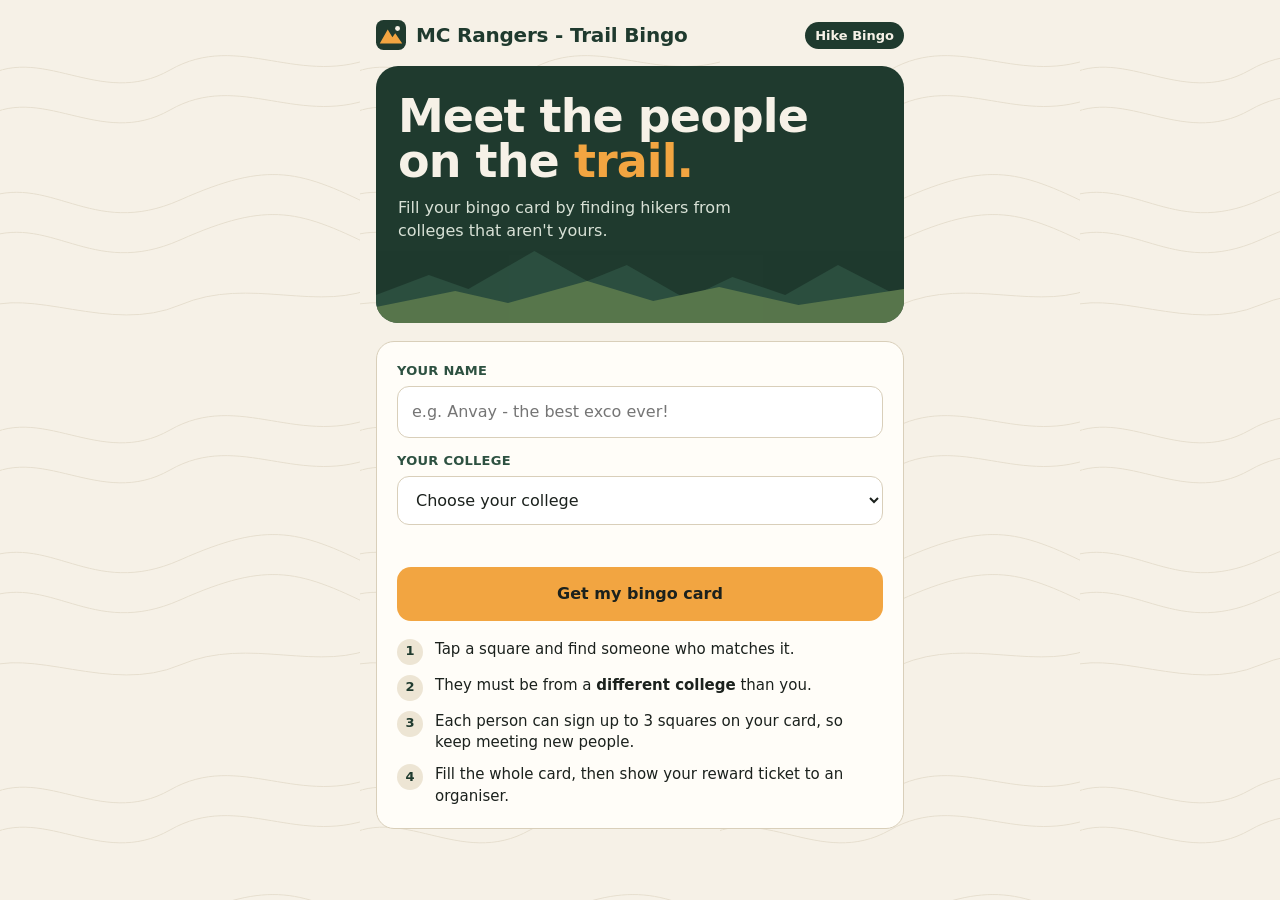
==== index.html @ ff372467 "Allow each person to sign up to 3 squares per card (maxSignsPerPerson)" ====
<!doctype html>
<html lang="en">
<head>
<meta charset="utf-8">
<meta name="viewport" content="width=device-width, initial-scale=1, viewport-fit=cover">
<title>MC Rangers - Trail Bingo — Meet Someone New</title>
<meta name="description" content="Hike icebreaker bingo: fill your card by meeting people from other colleges.">
<meta name="theme-color" content="#1f3a2e">
<link rel="icon" href="data:image/svg+xml,<svg xmlns='http://www.w3.org/2000/svg' viewBox='0 0 32 32'><rect width='32' height='32' rx='7' fill='%231f3a2e'/><path d='M5 24 13 10l5 8 3-4 6 10z' fill='%23f2a541'/></svg>">
<link rel="preconnect" href="https://api.fontshare.com">
<link href="https://api.fontshare.com/v2/css?f[]=cabinet-grotesk@800,700&f[]=satoshi@400,500,700&display=swap" rel="stylesheet">
<link rel="stylesheet" href="style.css">
</head>
<body>
<div class="wrap">
  <div class="top">
    <div class="brand">
      <svg viewBox="0 0 32 32" aria-hidden="true"><rect width="32" height="32" rx="8" fill="#1f3a2e"/><path d="M4 25 12.5 10l5 8.5 3-4.5L28 25z" fill="#f2a541"/><circle cx="23" cy="9" r="2.6" fill="#f6f1e7"/></svg>
      MC Rangers - Trail Bingo
    </div>
    <div id="topRight"></div>
  </div>

  <!-- SETUP -->
  <section id="setup" class="hidden">
    <div class="hero">
      <h1>Meet the people<br>on the <em>trail.</em> </h1>
      <p id="heroSub">Fill your bingo card by finding hikers from colleges that aren't yours.</p>
      <svg class="ridge" viewBox="0 0 400 90" preserveAspectRatio="none" aria-hidden="true"><path d="M0 90V62l40-20 30 14 50-38 40 30 30-16 45 34 35-22 40 18 40-30 50 34v24z" fill="#2d5141"/><path d="M0 90V74l60-16 40 12 60-22 50 20 50-14 60 18 80-16v34z" fill="#5e7d4f"/></svg>
    </div>
    <form class="card-ui" id="setupForm" novalidate>
      <label for="pName">Your name</label>
      <input type="text" id="pName" autocomplete="given-name" placeholder="e.g. Anvay - the best exco ever!" maxlength="40">
      <label for="pCollege">Your college</label>
      <select id="pCollege"></select>
      <input type="text" id="pCollegeOther" class="hidden" placeholder="Type your college" maxlength="40" style="margin-top:8px">
      <div class="err" id="setupErr"></div>
      <button class="btn" type="submit">Get my bingo card</button>
      <div class="rules">
        <div class="rule"><b>1</b><span>Tap a square and find someone who matches it.</span></div>
        <div class="rule"><b>2</b><span>They must be from a <strong>different college</strong> than you.</span></div>
        <div class="rule"><b>3</b><span id="ruleSigns">Each person can sign up to 3 squares on your card, so keep meeting new people.</span></div>
        <div class="rule"><b>4</b><span id="ruleWin">Get a full line for a BINGO, then show your reward ticket to an organiser.</span></div>
      </div>
    </form>
  </section>

  <!-- GAME -->
  <section id="game" class="hidden">
    <div class="stats">
      <div class="stat"><div class="n" id="sDone">0</div><div class="l">of 24 squares</div></div>
      <div class="stat"><div class="n" id="sLines">0</div><div class="l">bingo lines</div></div>
      <div class="stat"><div class="n" id="sCols">0</div><div class="l">colleges met</div></div>
    </div>
    <div class="progress"><i id="bar"></i></div>
    <div class="letters" aria-hidden="true"><span>H</span><span>I</span><span>K</span><span>E</span><span>!</span></div>
    <div class="board" id="board" role="grid" aria-label="Bingo card"></div>
    <p class="hint">Tap a square to log who you met.</p>
    <div id="banner"></div>
    <button class="btn dark" id="ticketBtn" type="button">View my reward ticket</button>
  </section>

  <!-- REWARD -->
  <section id="reward" class="hidden">
    <div class="ticket">
      <div class="head">
        <div class="tag" id="tTag">Reward ticket</div>
        <h2 id="tTitle">BINGO</h2>
      </div>
      <div class="body">
        <div class="kv"><span>Hiker</span><span id="tName"></span></div>
        <div class="kv"><span>College</span><span id="tCollege"></span></div>
        <div class="kv"><span>Squares filled</span><span id="tDone"></span></div>
        <div class="kv"><span>Bingo lines</span><span id="tLines"></span></div>
        <div class="kv"><span>Colleges met</span><span id="tCols"></span></div>
        <div class="code" id="tCode">----</div>
        <div class="clock" id="tClock"></div>
        <div class="people" id="tPeople"></div>
      </div>
    </div>
    <button class="btn" id="backBtn" type="button">Back to my card</button>
  </section>
</div>

<div id="sheetRoot"></div>
<canvas class="confetti" id="confetti"></canvas>

<script src="app.js"></script>
</body>
</html>
---- style.css ----
:root{
  --forest:#1f3a2e; --forest-2:#2d5141; --moss:#5e7d4f; --sun:#f2a541; --sun-deep:#d9822b;
  --paper:#f6f1e7; --paper-2:#ede5d4; --ink:#1b211d; --muted:#6b6a5f; --line:#d9cfba;
  --danger:#b4432f; --radius:14px;
  --display:'Cabinet Grotesk',system-ui,sans-serif; --body:'Satoshi',system-ui,sans-serif;
}
*{box-sizing:border-box;margin:0;padding:0}
html{-webkit-text-size-adjust:100%}
body{font-family:var(--body);background:var(--paper);color:var(--ink);min-height:100dvh;line-height:1.45;
  background-image:url("data:image/svg+xml,%3Csvg xmlns='http://www.w3.org/2000/svg' width='360' height='360' viewBox='0 0 360 360'%3E%3Cg fill='none' stroke='%23d9cfba' stroke-width='1' opacity='.55'%3E%3Cpath d='M-20 80c60-40 120 30 190-10s130 20 210-15'/%3E%3Cpath d='M-20 120c60-40 120 30 190-10s130 20 210-15'/%3E%3Cpath d='M-20 200c70-30 110 40 200 0s120-30 200 10'/%3E%3Cpath d='M-20 240c70-30 110 40 200 0s120-30 200 10'/%3E%3Cpath d='M-20 310c50-25 130 25 200-5s140 10 200-20'/%3E%3C/g%3E%3C/svg%3E");}
button,input,select{font:inherit;color:inherit}
button{cursor:pointer;border:0;background:none}
.wrap{max-width:560px;margin:0 auto;padding:20px 16px calc(32px + env(safe-area-inset-bottom))}
.hidden{display:none!important}

/* header */
.top{display:flex;align-items:center;justify-content:space-between;gap:12px;margin-bottom:16px}
.brand{display:flex;align-items:center;gap:10px;font-family:var(--display);font-weight:800;font-size:20px;letter-spacing:-.01em;color:var(--forest)}
.brand svg{width:30px;height:30px}
.chip{font-size:13px;font-weight:700;padding:6px 10px;border-radius:999px;background:var(--forest);color:var(--paper)}
.ghost{font-size:13px;font-weight:700;color:var(--muted);padding:8px 10px;border-radius:10px}
.ghost:hover{background:var(--paper-2);color:var(--ink)}

/* setup */
.hero{background:var(--forest);color:var(--paper);border-radius:22px;padding:28px 22px 24px;position:relative;overflow:hidden;margin-bottom:18px}
.hero svg.ridge{position:absolute;left:0;right:0;bottom:0;width:100%;height:90px;opacity:.9}
.hero h1{font-family:var(--display);font-weight:800;font-size:clamp(34px,9vw,46px);line-height:.98;letter-spacing:-.02em;position:relative}
.hero h1 em{font-style:normal;color:var(--sun)}
.hero p{margin-top:12px;max-width:34ch;color:#d8e1d6;position:relative;padding-bottom:56px}
.card-ui{background:#fffdf8;border:1px solid var(--line);border-radius:18px;padding:20px}
label{display:block;font-size:13px;font-weight:700;color:var(--forest-2);margin:14px 0 6px;letter-spacing:.02em;text-transform:uppercase}
label:first-child{margin-top:0}
input[type=text],select{width:100%;padding:13px 14px;border:1.5px solid var(--line);border-radius:12px;background:#fff;font-size:16px;outline:none}
input[type=text]:focus,select:focus{border-color:var(--forest-2);box-shadow:0 0 0 3px rgba(45,81,65,.15)}
.btn{display:inline-flex;align-items:center;justify-content:center;gap:8px;width:100%;padding:15px 18px;border-radius:14px;background:var(--sun);color:var(--ink);font-weight:700;font-size:16px;margin-top:20px;transition:transform .12s ease,background .15s}
.btn:hover{background:var(--sun-deep)}
.btn:active{transform:scale(.98)}
.btn.dark{background:var(--forest);color:var(--paper)}
.btn.dark:hover{background:var(--forest-2)}
.rules{margin-top:18px;display:grid;gap:10px}
.rule{display:flex;gap:12px;align-items:flex-start;font-size:15px;color:var(--ink)}
.rule b{flex:none;width:26px;height:26px;border-radius:50%;background:var(--paper-2);color:var(--forest);display:grid;place-items:center;font-size:13px}
.err{color:var(--danger);font-size:14px;font-weight:500;margin-top:8px;min-height:1em}

/* stats */
.stats{display:grid;grid-template-columns:repeat(3,1fr);gap:8px;margin-bottom:14px}
.stat{background:#fffdf8;border:1px solid var(--line);border-radius:14px;padding:10px 12px}
.stat .n{font-family:var(--display);font-weight:800;font-size:24px;line-height:1;color:var(--forest)}
.stat .l{font-size:12px;color:var(--muted);margin-top:4px;font-weight:500}
.progress{height:8px;border-radius:99px;background:var(--paper-2);overflow:hidden;margin-bottom:14px}
.progress i{display:block;height:100%;background:linear-gradient(90deg,var(--moss),var(--sun));width:0;transition:width .4s ease}

/* board */
.board{display:grid;grid-template-columns:repeat(5,1fr);gap:6px;background:var(--forest);padding:8px;border-radius:18px}
.letters{display:grid;grid-template-columns:repeat(5,1fr);gap:6px;padding:0 8px;margin-bottom:6px}
.letters span{text-align:center;font-family:var(--display);font-weight:800;font-size:22px;color:var(--forest)}
.sq{aspect-ratio:1;background:#fffdf8;border-radius:10px;padding:5px;display:flex;flex-direction:column;justify-content:center;align-items:center;text-align:center;font-size:clamp(9.5px,2.6vw,12.5px);line-height:1.15;font-weight:500;hyphens:auto;-webkit-hyphens:auto;overflow-wrap:anywhere;position:relative;overflow:hidden;transition:transform .12s ease,background .2s}
.sq:active{transform:scale(.95)}
.sq:focus-visible{outline:3px solid var(--sun);outline-offset:1px}
.sq .who{display:none}
.sq.done{background:var(--sun);color:var(--ink)}
.sq.done .txt{display:none}
.sq.done .who{display:flex;align-items:center;justify-content:center;flex-direction:column;padding:4px;font-weight:700;font-size:1.05em}
.sq.done .who small{font-weight:500;font-size:.78em;opacity:.8;margin-top:2px}
.sq.done::after{content:'✓';position:absolute;top:3px;right:5px;font-size:10px;font-weight:700;color:var(--forest)}
.sq.free{background:var(--moss);color:#fff;font-family:var(--display);font-weight:800;font-size:clamp(11px,3vw,14px)}
.sq.win{box-shadow:inset 0 0 0 3px var(--forest)}
.sq.pop{animation:pop .45s ease}
@keyframes pop{0%{transform:scale(.8)}60%{transform:scale(1.08)}100%{transform:scale(1)}}
.hint{font-size:13px;color:var(--muted);text-align:center;margin-top:10px}

/* banner */
.banner{margin-top:14px;background:var(--forest);color:var(--paper);border-radius:16px;padding:16px 18px;display:flex;align-items:center;gap:14px}
.banner .big{font-family:var(--display);font-weight:800;font-size:26px;color:var(--sun);line-height:1}
.banner p{font-size:14px;color:#d8e1d6}
.banner button{margin-left:auto;flex:none;background:var(--sun);color:var(--ink);font-weight:700;padding:10px 14px;border-radius:12px;font-size:14px}

/* sheet */
.scrim{position:fixed;inset:0;background:rgba(20,28,23,.5);z-index:20;display:flex;align-items:flex-end;justify-content:center;animation:fade .2s ease}
@keyframes fade{from{opacity:0}}
.sheet{background:var(--paper);width:100%;max-width:560px;border-radius:22px 22px 0 0;padding:22px 20px calc(22px + env(safe-area-inset-bottom));animation:up .25s ease;max-height:92dvh;overflow:auto}
@keyframes up{from{transform:translateY(40px);opacity:.4}}
@media(min-width:600px){.scrim{align-items:center}.sheet{border-radius:22px}}
.sheet .tag{font-size:12px;font-weight:700;letter-spacing:.06em;text-transform:uppercase;color:var(--moss)}
.sheet h2{font-family:var(--display);font-weight:800;font-size:24px;line-height:1.1;margin:6px 0 4px;color:var(--forest)}
.sheet .sub{font-size:14px;color:var(--muted)}
.row{display:flex;gap:10px}
.row .btn{margin-top:18px}
.btn.line{background:transparent;border:1.5px solid var(--line);color:var(--ink)}
.btn.line:hover{background:var(--paper-2)}
.btn.warn{background:transparent;border:1.5px solid #e2b9ae;color:var(--danger)}

/* reward */
.ticket{background:#fffdf8;border:1px solid var(--line);border-radius:20px;overflow:hidden}
.ticket .head{background:var(--forest);color:var(--paper);padding:22px 20px;position:relative}
.ticket .head .tag{color:var(--sun);font-size:12px;font-weight:700;letter-spacing:.08em;text-transform:uppercase}
.ticket .head h2{font-family:var(--display);font-weight:800;font-size:34px;line-height:1;margin-top:6px}
.ticket .body{padding:18px 20px;border-top:2px dashed var(--line)}
.kv{display:flex;justify-content:space-between;gap:10px;padding:8px 0;border-bottom:1px solid var(--paper-2);font-size:15px}
.kv span:first-child{color:var(--muted)}
.kv span:last-child{font-weight:700;text-align:right}
.code{font-family:var(--display);font-weight:800;font-size:34px;letter-spacing:.12em;text-align:center;color:var(--forest);background:var(--paper-2);border-radius:14px;padding:12px;margin:14px 0 4px}
.people{margin-top:12px;font-size:14px;display:grid;gap:4px;max-height:220px;overflow:auto}
.people div{display:flex;justify-content:space-between;gap:8px}
.people div span:last-child{color:var(--muted)}
.clock{font-size:13px;color:var(--muted);text-align:center}
.confetti{position:fixed;inset:0;pointer-events:none;z-index:30}
@media (prefers-reduced-motion:reduce){*{animation:none!important;transition:none!important}}
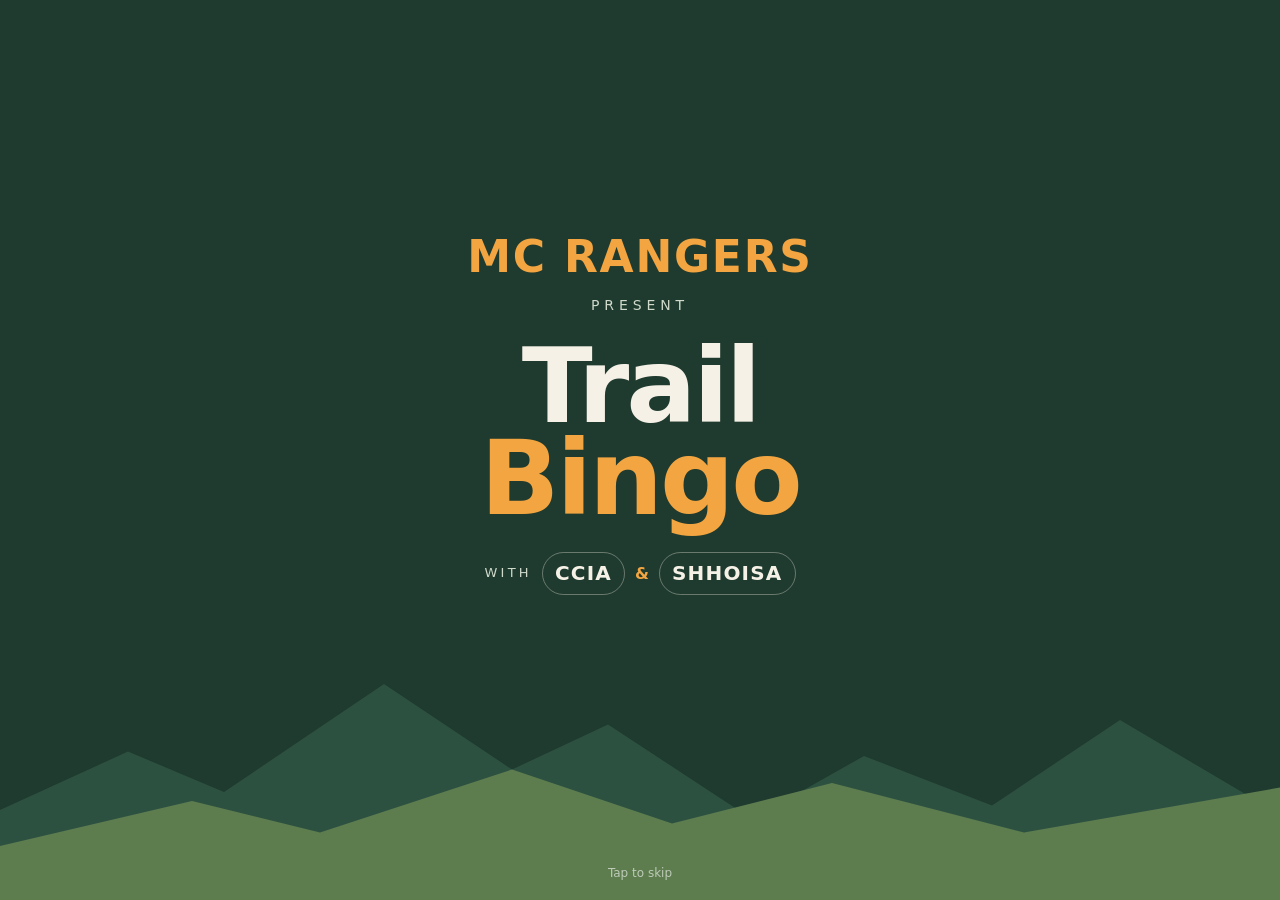
==== commit a16a5f6a: "Add MC Rangers x CCIA & SHHOISA loading screen" ====
--- a/index.html
+++ b/index.html
@@ -12,6 +12,16 @@
 <link rel="stylesheet" href="style.css">
 </head>
 <body>
+<div id="splash" class="splash" role="status" aria-label="MC Rangers presents Trail Bingo, with CCIA and SHHOISA">
+  <div class="sp-inner">
+    <div class="sp-host">MC Rangers</div>
+    <div class="sp-presents">present</div>
+    <div class="sp-title">Trail<br><em>Bingo</em></div>
+    <div class="sp-with"><span>with</span><b>CCIA</b><i>&amp;</i><b>SHHOISA</b></div>
+  </div>
+  <svg class="sp-ridge" viewBox="0 0 400 120" preserveAspectRatio="none" aria-hidden="true"><path d="M0 120V80l40-26 30 18 50-48 40 38 30-20 45 42 35-28 40 22 40-38 50 42v38z" fill="#2d5141"/><path d="M0 120V96l60-20 40 14 60-28 50 24 50-18 60 22 80-20v50z" fill="#5e7d4f"/></svg>
+  <div class="sp-skip">Tap to skip</div>
+</div>
 <div class="wrap">
   <div class="top">
     <div class="brand">
--- a/style.css
+++ b/style.css
@@ -106,3 +106,20 @@
 .clock{font-size:13px;color:var(--muted);text-align:center}
 .confetti{position:fixed;inset:0;pointer-events:none;z-index:30}
 @media (prefers-reduced-motion:reduce){*{animation:none!important;transition:none!important}}
+
+/* splash */
+.splash{position:fixed;inset:0;z-index:100;background:var(--forest);color:var(--paper);display:flex;align-items:center;justify-content:center;text-align:center;overflow:hidden;transition:opacity .5s ease,visibility .5s;cursor:pointer}
+.splash.out{opacity:0;visibility:hidden}
+.sp-inner{position:relative;z-index:1;padding:0 24px 80px}
+.sp-host{font-family:var(--display);font-weight:800;font-size:clamp(30px,9vw,44px);letter-spacing:.04em;text-transform:uppercase;color:var(--sun);animation:spIn .6s ease both .1s}
+.sp-presents{font-size:14px;letter-spacing:.35em;text-transform:uppercase;color:#cfdacb;margin-top:6px;animation:spIn .6s ease both .5s}
+.sp-title{font-family:var(--display);font-weight:800;font-size:clamp(64px,20vw,104px);line-height:.88;letter-spacing:-.03em;margin-top:26px;animation:spIn .7s ease both .9s}
+.sp-title em{font-style:normal;color:var(--sun)}
+.sp-with{margin-top:28px;display:flex;align-items:center;justify-content:center;gap:10px;flex-wrap:wrap;animation:spIn .6s ease both 1.4s}
+.sp-with span{font-size:13px;letter-spacing:.25em;text-transform:uppercase;color:#cfdacb}
+.sp-with b{font-family:var(--display);font-weight:800;font-size:20px;letter-spacing:.06em;border:1.5px solid rgba(246,241,231,.35);padding:6px 12px;border-radius:999px}
+.sp-with i{font-style:normal;color:var(--sun);font-weight:700}
+.sp-ridge{position:absolute;left:0;right:0;bottom:0;width:100%;height:30vh;animation:spRise 1.2s ease both}
+.sp-skip{position:absolute;bottom:calc(18px + env(safe-area-inset-bottom));left:0;right:0;font-size:12px;color:#e6ece4;opacity:.7;z-index:1;animation:spIn .5s ease both 1.8s}
+@keyframes spIn{from{opacity:0;transform:translateY(14px)}}
+@keyframes spRise{from{transform:translateY(40%)}}
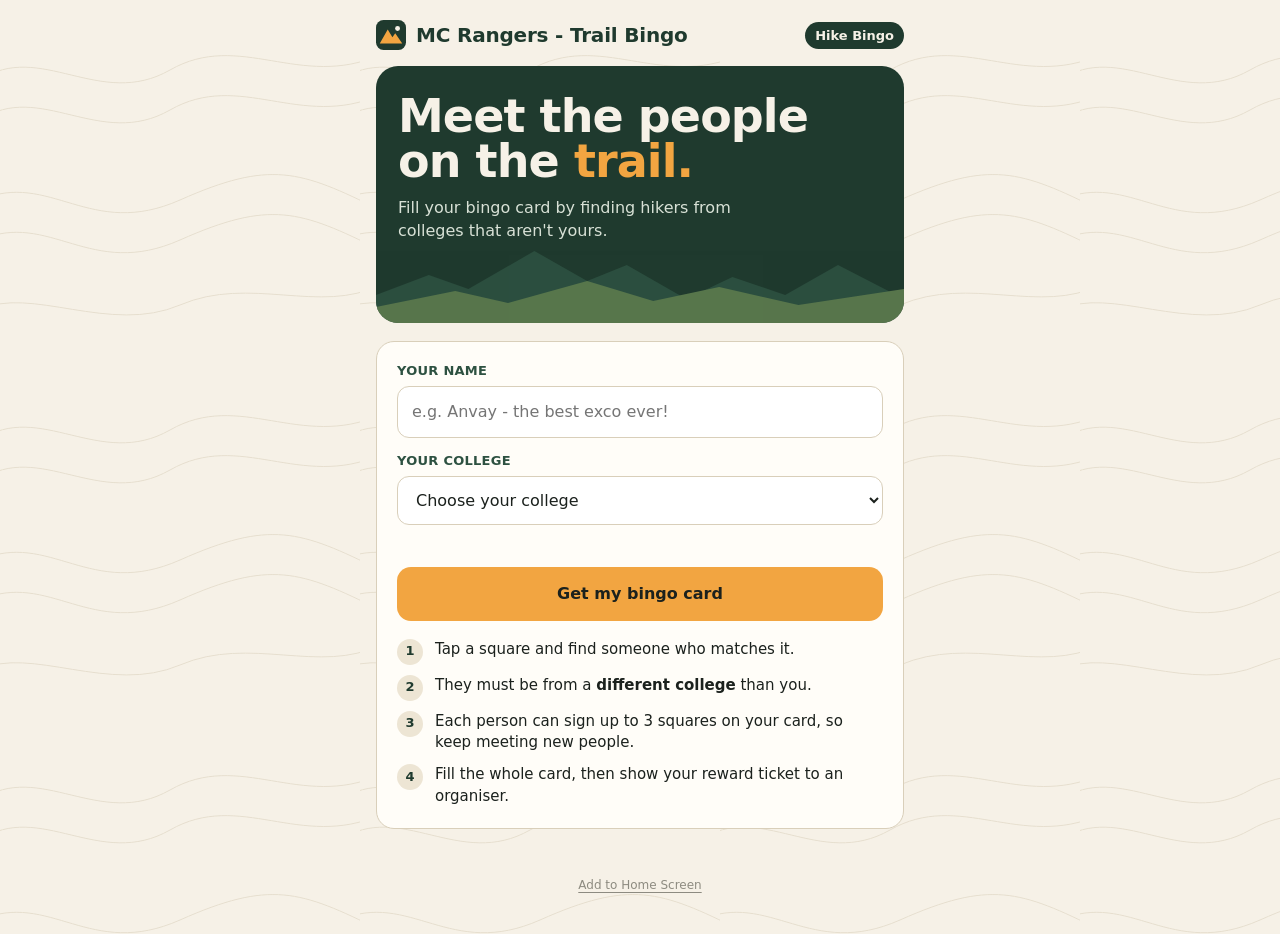
==== commit ba3420f8: "Work offline (service worker) + quiet Add to Home Screen link" ====
--- a/index.html
+++ b/index.html
@@ -6,6 +6,12 @@
 <title>MC Rangers - Trail Bingo — Meet Someone New</title>
 <meta name="description" content="Hike icebreaker bingo: fill your card by meeting people from other colleges.">
 <meta name="theme-color" content="#1f3a2e">
+<link rel="manifest" href="manifest.webmanifest">
+<link rel="apple-touch-icon" href="icons/apple-touch-icon.png">
+<meta name="apple-mobile-web-app-capable" content="yes">
+<meta name="mobile-web-app-capable" content="yes">
+<meta name="apple-mobile-web-app-status-bar-style" content="black-translucent">
+<meta name="apple-mobile-web-app-title" content="Trail Bingo">
 <link rel="icon" href="data:image/svg+xml,<svg xmlns='http://www.w3.org/2000/svg' viewBox='0 0 32 32'><rect width='32' height='32' rx='7' fill='%231f3a2e'/><path d='M5 24 13 10l5 8 3-4 6 10z' fill='%23f2a541'/></svg>">
 <link rel="preconnect" href="https://api.fontshare.com">
 <link href="https://api.fontshare.com/v2/css?f[]=cabinet-grotesk@800,700&f[]=satoshi@400,500,700&display=swap" rel="stylesheet">
@@ -90,8 +96,11 @@
     </div>
     <button class="btn" id="backBtn" type="button">Back to my card</button>
   </section>
+
+  <footer class="foot" id="foot">
+    <button type="button" id="installLink">Add to Home Screen</button>
+  </footer>
 </div>
-
 <div id="sheetRoot"></div>
 <canvas class="confetti" id="confetti"></canvas>
 
--- a/style.css
+++ b/style.css
@@ -123,3 +123,13 @@
 .sp-skip{position:absolute;bottom:calc(18px + env(safe-area-inset-bottom));left:0;right:0;font-size:12px;color:#e6ece4;opacity:.7;z-index:1;animation:spIn .5s ease both 1.8s}
 @keyframes spIn{from{opacity:0;transform:translateY(14px)}}
 @keyframes spRise{from{transform:translateY(40%)}}
+
+/* footer: quiet add-to-home-screen link */
+.foot{margin-top:40px;text-align:center}
+.foot button{font-size:12px;color:var(--muted);text-decoration:underline;text-underline-offset:3px;padding:8px;opacity:.75}
+.foot button:hover{opacity:1}
+.steps{margin-top:14px;display:grid;gap:10px;font-size:15px}
+.steps div{display:flex;gap:10px;align-items:flex-start}
+.steps b{flex:none;width:24px;height:24px;border-radius:50%;background:var(--paper-2);color:var(--forest);display:grid;place-items:center;font-size:12px}
+.note{margin-top:14px;font-size:13px;color:var(--muted);background:var(--paper-2);border-radius:12px;padding:10px 12px}
+.sq.done .who small{overflow-wrap:normal;hyphens:none;font-size:.7em;max-width:100%}
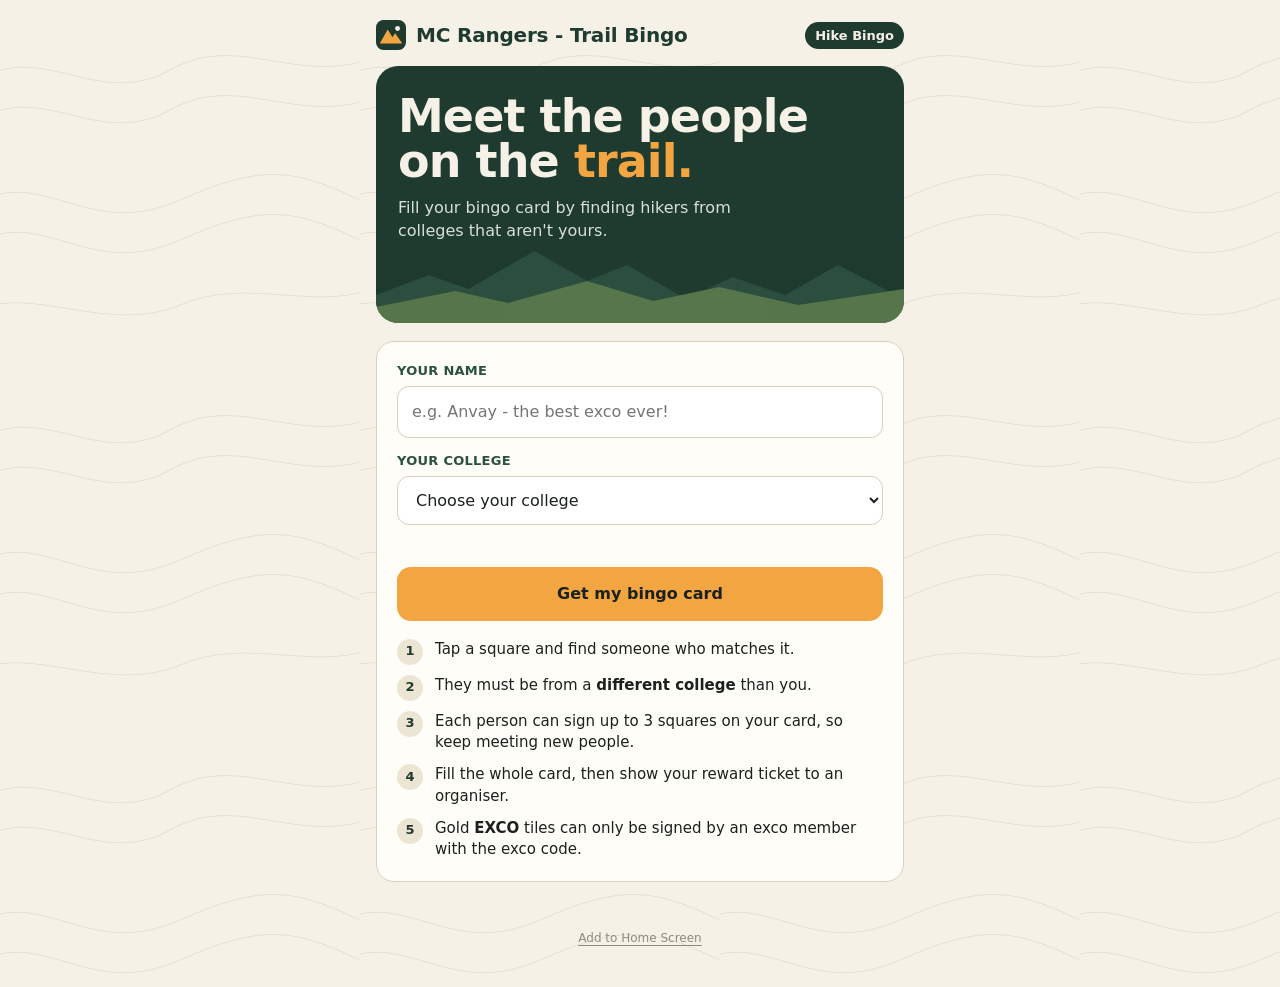
==== commit e62a018a: "Add 4 exco-only tiles signed with an exco code" ====
--- a/index.html
+++ b/index.html
@@ -57,6 +57,7 @@
         <div class="rule"><b>2</b><span>They must be from a <strong>different college</strong> than you.</span></div>
         <div class="rule"><b>3</b><span id="ruleSigns">Each person can sign up to 3 squares on your card, so keep meeting new people.</span></div>
         <div class="rule"><b>4</b><span id="ruleWin">Get a full line for a BINGO, then show your reward ticket to an organiser.</span></div>
+        <div class="rule" id="ruleExcoRow"><b>5</b><span>Gold <strong>EXCO</strong> tiles can only be signed by an exco member with the exco code.</span></div>
       </div>
     </form>
   </section>
--- a/style.css
+++ b/style.css
@@ -30,8 +30,8 @@
 .card-ui{background:#fffdf8;border:1px solid var(--line);border-radius:18px;padding:20px}
 label{display:block;font-size:13px;font-weight:700;color:var(--forest-2);margin:14px 0 6px;letter-spacing:.02em;text-transform:uppercase}
 label:first-child{margin-top:0}
-input[type=text],select{width:100%;padding:13px 14px;border:1.5px solid var(--line);border-radius:12px;background:#fff;font-size:16px;outline:none}
-input[type=text]:focus,select:focus{border-color:var(--forest-2);box-shadow:0 0 0 3px rgba(45,81,65,.15)}
+input[type=text],input[type=password],select{width:100%;padding:13px 14px;border:1.5px solid var(--line);border-radius:12px;background:#fff;font-size:16px;outline:none}
+input[type=text]:focus,input[type=password]:focus,select:focus{border-color:var(--forest-2);box-shadow:0 0 0 3px rgba(45,81,65,.15)}
 .btn{display:inline-flex;align-items:center;justify-content:center;gap:8px;width:100%;padding:15px 18px;border-radius:14px;background:var(--sun);color:var(--ink);font-weight:700;font-size:16px;margin-top:20px;transition:transform .12s ease,background .15s}
 .btn:hover{background:var(--sun-deep)}
 .btn:active{transform:scale(.98)}
@@ -133,3 +133,14 @@
 .steps b{flex:none;width:24px;height:24px;border-radius:50%;background:var(--paper-2);color:var(--forest);display:grid;place-items:center;font-size:12px}
 .note{margin-top:14px;font-size:13px;color:var(--muted);background:var(--paper-2);border-radius:12px;padding:10px 12px}
 .sq.done .who small{overflow-wrap:normal;hyphens:none;font-size:.7em;max-width:100%}
+
+/* keep content clear of the iPhone status bar / notch in home-screen mode */
+.wrap{padding-top:calc(20px + env(safe-area-inset-top));padding-left:calc(16px + env(safe-area-inset-left));padding-right:calc(16px + env(safe-area-inset-right))}
+.sheet{max-height:calc(92dvh - env(safe-area-inset-top))}
+
+/* exco-only tiles */
+.sq.exco{background:#fff6e3;box-shadow:inset 0 0 0 2px var(--sun)}
+.sq.exco .xtag{display:block;font-size:.72em;font-weight:700;letter-spacing:.12em;color:var(--sun-deep);margin-bottom:2px}
+.sq.exco.done{background:var(--sun);box-shadow:inset 0 0 0 2px var(--forest)}
+.sq.exco.win{box-shadow:inset 0 0 0 3px var(--forest)}
+.xmini{font-size:10px;font-weight:700;background:var(--sun);color:var(--ink);padding:1px 5px;border-radius:99px;margin-left:4px;letter-spacing:.06em}
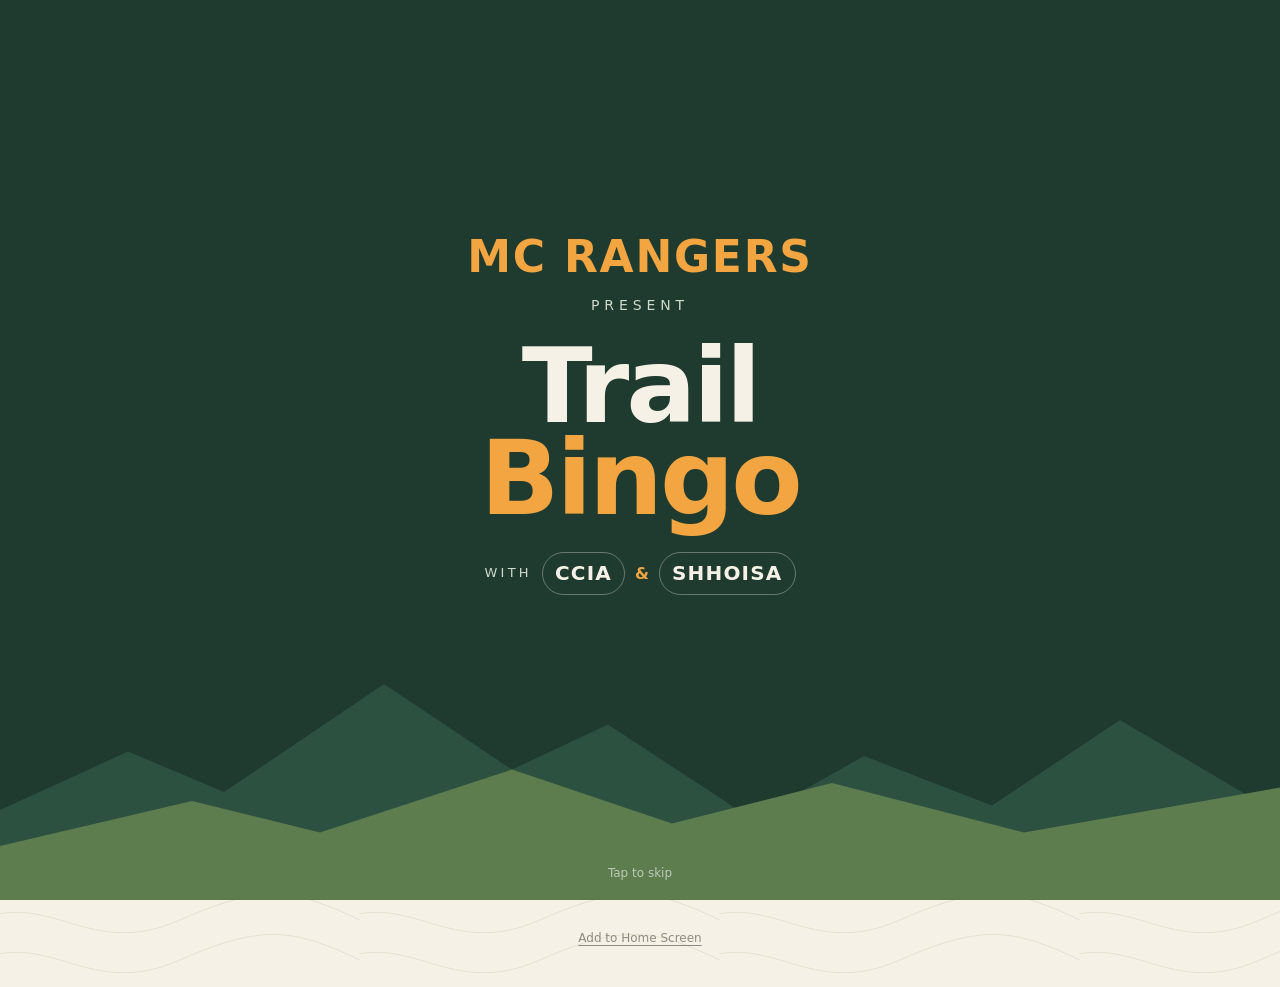
==== commit 105bfa9a: "Leaderboard (Google Sheet, one row per player, test/live boards) controlled from admin" ====
--- a/index.html
+++ b/index.html
@@ -73,6 +73,7 @@
     <div class="letters" aria-hidden="true"><span>H</span><span>I</span><span>K</span><span>E</span><span>!</span></div>
     <div class="board" id="board" role="grid" aria-label="Bingo card"></div>
     <p class="hint">Tap a square to log who you met.</p>
+    <button class="lbbtn hidden" id="lbBtn" type="button"><span>Leaderboard</span><span id="lbMine">See who's ahead</span></button>
     <div id="banner"></div>
     <button class="btn dark" id="ticketBtn" type="button">View my reward ticket</button>
   </section>
--- a/style.css
+++ b/style.css
@@ -144,3 +144,25 @@
 .sq.exco.done{background:var(--sun);box-shadow:inset 0 0 0 2px var(--forest)}
 .sq.exco.win{box-shadow:inset 0 0 0 3px var(--forest)}
 .xmini{font-size:10px;font-weight:700;background:var(--sun);color:var(--ink);padding:1px 5px;border-radius:99px;margin-left:4px;letter-spacing:.06em}
+
+/* leaderboard */
+.lbbtn{display:flex;align-items:center;justify-content:space-between;width:100%;margin-top:12px;padding:12px 16px;border:1.5px solid var(--line);border-radius:14px;background:#fffdf8;font-weight:700;color:var(--forest)}
+.lbbtn #lbMine{font-weight:500;font-size:14px;color:var(--muted)}
+.lbbtn:hover{background:var(--paper-2)}
+.lb{list-style:none;margin-top:14px;display:grid;gap:6px}
+.lb li{display:flex;align-items:center;gap:12px;background:#fffdf8;border:1px solid var(--line);border-radius:12px;padding:9px 12px}
+.lb li b{flex:none;width:26px;height:26px;border-radius:50%;background:var(--paper-2);color:var(--forest);display:grid;place-items:center;font-size:13px}
+.lb li:nth-child(1) b{background:var(--sun);color:var(--ink)}
+.lb .nm{flex:1;min-width:0;font-weight:700;overflow:hidden;text-overflow:ellipsis;white-space:nowrap}
+.lb .nm small{display:block;font-weight:500;font-size:12px;color:var(--muted)}
+.lb .sc{font-family:var(--display);font-weight:800;font-size:19px;color:var(--forest)}
+.lb .sc small{font-size:12px;color:var(--muted);font-weight:700}
+.lb .sc i{font-style:normal;font-size:13px;letter-spacing:.06em;background:var(--forest);color:var(--sun);padding:3px 8px;border-radius:99px}
+.lb li.me{border-color:var(--forest);box-shadow:inset 0 0 0 1px var(--forest)}
+.lb li.gap{margin-top:8px}
+.cup{display:grid;grid-template-columns:repeat(auto-fit,minmax(90px,1fr));gap:6px;margin-top:14px}
+.cup div{background:var(--forest);color:var(--paper);border-radius:12px;padding:8px 10px}
+.cup span{display:block;font-size:12px;color:#d8e1d6}
+.cup b{font-family:var(--display);font-weight:800;font-size:22px;color:var(--sun)}
+.cupnote,.lbnote{font-size:12px;color:var(--muted);margin-top:6px}
+.lbnote{text-align:center;margin-top:12px}
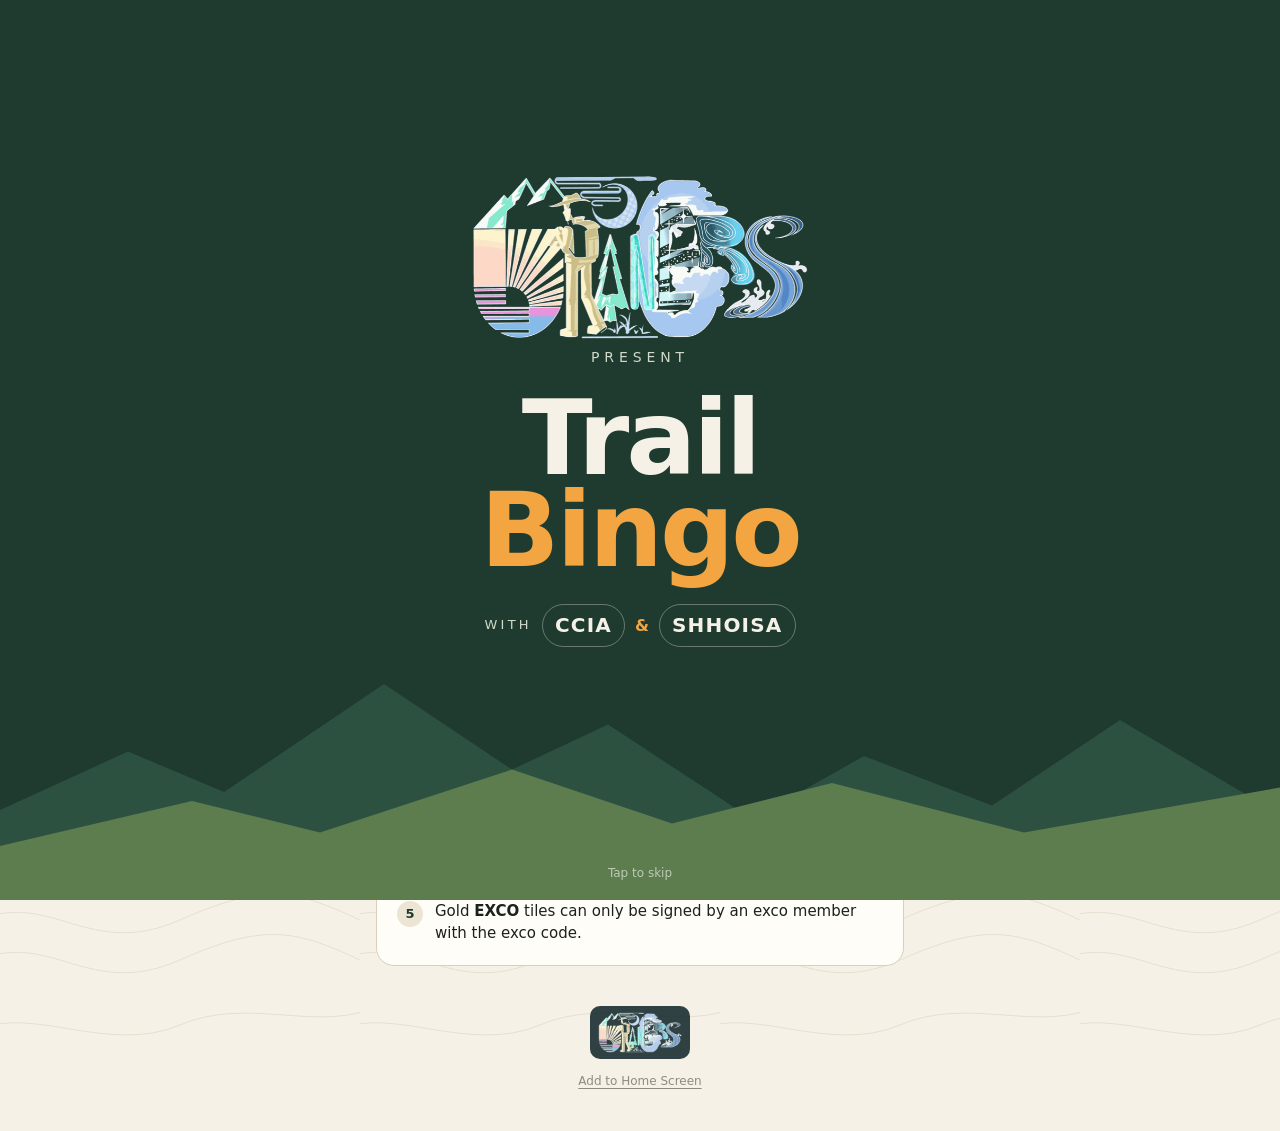
==== commit d3d704ed: "Add MC Rangers logo: splash, header, hero, ticket, footer, admin, app icons, favicon" ====
--- a/index.html
+++ b/index.html
@@ -12,7 +12,7 @@
 <meta name="mobile-web-app-capable" content="yes">
 <meta name="apple-mobile-web-app-status-bar-style" content="black-translucent">
 <meta name="apple-mobile-web-app-title" content="Trail Bingo">
-<link rel="icon" href="data:image/svg+xml,<svg xmlns='http://www.w3.org/2000/svg' viewBox='0 0 32 32'><rect width='32' height='32' rx='7' fill='%231f3a2e'/><path d='M5 24 13 10l5 8 3-4 6 10z' fill='%23f2a541'/></svg>">
+<link rel="icon" type="image/png" href="icons/favicon-64.png">
 <link rel="preconnect" href="https://api.fontshare.com">
 <link href="https://api.fontshare.com/v2/css?f[]=cabinet-grotesk@800,700&f[]=satoshi@400,500,700&display=swap" rel="stylesheet">
 <link rel="stylesheet" href="style.css">
@@ -20,7 +20,7 @@
 <body>
 <div id="splash" class="splash" role="status" aria-label="MC Rangers presents Trail Bingo, with CCIA and SHHOISA">
   <div class="sp-inner">
-    <div class="sp-host">MC Rangers</div>
+    <img class="sp-logo" src="icons/logo.png" alt="MC Rangers" width="640" height="317">
     <div class="sp-presents">present</div>
     <div class="sp-title">Trail<br><em>Bingo</em></div>
     <div class="sp-with"><span>with</span><b>CCIA</b><i>&amp;</i><b>SHHOISA</b></div>
@@ -31,8 +31,8 @@
 <div class="wrap">
   <div class="top">
     <div class="brand">
-      <svg viewBox="0 0 32 32" aria-hidden="true"><rect width="32" height="32" rx="8" fill="#1f3a2e"/><path d="M4 25 12.5 10l5 8.5 3-4.5L28 25z" fill="#f2a541"/><circle cx="23" cy="9" r="2.6" fill="#f6f1e7"/></svg>
-      MC Rangers - Trail Bingo
+      <span class="mark"><img src="icons/logo-sm.png" alt="MC Rangers" width="240" height="119"></span>
+      Trail Bingo
     </div>
     <div id="topRight"></div>
   </div>
@@ -40,6 +40,7 @@
   <!-- SETUP -->
   <section id="setup" class="hidden">
     <div class="hero">
+      <img class="hero-logo" src="icons/logo-sm.png" alt="MC Rangers" width="240" height="119">
       <h1>Meet the people<br>on the <em>trail.</em> </h1>
       <p id="heroSub">Fill your bingo card by finding hikers from colleges that aren't yours.</p>
       <svg class="ridge" viewBox="0 0 400 90" preserveAspectRatio="none" aria-hidden="true"><path d="M0 90V62l40-20 30 14 50-38 40 30 30-16 45 34 35-22 40 18 40-30 50 34v24z" fill="#2d5141"/><path d="M0 90V74l60-16 40 12 60-22 50 20 50-14 60 18 80-16v34z" fill="#5e7d4f"/></svg>
@@ -73,7 +74,6 @@
     <div class="letters" aria-hidden="true"><span>H</span><span>I</span><span>K</span><span>E</span><span>!</span></div>
     <div class="board" id="board" role="grid" aria-label="Bingo card"></div>
     <p class="hint">Tap a square to log who you met.</p>
-    <button class="lbbtn hidden" id="lbBtn" type="button"><span>Leaderboard</span><span id="lbMine">See who's ahead</span></button>
     <div id="banner"></div>
     <button class="btn dark" id="ticketBtn" type="button">View my reward ticket</button>
   </section>
@@ -82,6 +82,7 @@
   <section id="reward" class="hidden">
     <div class="ticket">
       <div class="head">
+        <img class="tk-logo" src="icons/logo-sm.png" alt="MC Rangers" width="240" height="119">
         <div class="tag" id="tTag">Reward ticket</div>
         <h2 id="tTitle">BINGO</h2>
       </div>
@@ -100,6 +101,7 @@
   </section>
 
   <footer class="foot" id="foot">
+    <img class="foot-logo" src="icons/logo-sm.png" alt="MC Rangers" width="240" height="119">
     <button type="button" id="installLink">Add to Home Screen</button>
   </footer>
 </div>
--- a/style.css
+++ b/style.css
@@ -16,7 +16,8 @@
 /* header */
 .top{display:flex;align-items:center;justify-content:space-between;gap:12px;margin-bottom:16px}
 .brand{display:flex;align-items:center;gap:10px;font-family:var(--display);font-weight:800;font-size:20px;letter-spacing:-.01em;color:var(--forest)}
-.brand svg{width:30px;height:30px}
+.brand .mark{flex:none;display:grid;place-items:center;height:38px;padding:0 9px;border-radius:10px;background:#0e2327}
+.brand .mark img{width:62px;height:auto;max-width:none;display:block}
 .chip{font-size:13px;font-weight:700;padding:6px 10px;border-radius:999px;background:var(--forest);color:var(--paper)}
 .ghost{font-size:13px;font-weight:700;color:var(--muted);padding:8px 10px;border-radius:10px}
 .ghost:hover{background:var(--paper-2);color:var(--ink)}
@@ -145,24 +146,9 @@
 .sq.exco.win{box-shadow:inset 0 0 0 3px var(--forest)}
 .xmini{font-size:10px;font-weight:700;background:var(--sun);color:var(--ink);padding:1px 5px;border-radius:99px;margin-left:4px;letter-spacing:.06em}
 
-/* leaderboard */
-.lbbtn{display:flex;align-items:center;justify-content:space-between;width:100%;margin-top:12px;padding:12px 16px;border:1.5px solid var(--line);border-radius:14px;background:#fffdf8;font-weight:700;color:var(--forest)}
-.lbbtn #lbMine{font-weight:500;font-size:14px;color:var(--muted)}
-.lbbtn:hover{background:var(--paper-2)}
-.lb{list-style:none;margin-top:14px;display:grid;gap:6px}
-.lb li{display:flex;align-items:center;gap:12px;background:#fffdf8;border:1px solid var(--line);border-radius:12px;padding:9px 12px}
-.lb li b{flex:none;width:26px;height:26px;border-radius:50%;background:var(--paper-2);color:var(--forest);display:grid;place-items:center;font-size:13px}
-.lb li:nth-child(1) b{background:var(--sun);color:var(--ink)}
-.lb .nm{flex:1;min-width:0;font-weight:700;overflow:hidden;text-overflow:ellipsis;white-space:nowrap}
-.lb .nm small{display:block;font-weight:500;font-size:12px;color:var(--muted)}
-.lb .sc{font-family:var(--display);font-weight:800;font-size:19px;color:var(--forest)}
-.lb .sc small{font-size:12px;color:var(--muted);font-weight:700}
-.lb .sc i{font-style:normal;font-size:13px;letter-spacing:.06em;background:var(--forest);color:var(--sun);padding:3px 8px;border-radius:99px}
-.lb li.me{border-color:var(--forest);box-shadow:inset 0 0 0 1px var(--forest)}
-.lb li.gap{margin-top:8px}
-.cup{display:grid;grid-template-columns:repeat(auto-fit,minmax(90px,1fr));gap:6px;margin-top:14px}
-.cup div{background:var(--forest);color:var(--paper);border-radius:12px;padding:8px 10px}
-.cup span{display:block;font-size:12px;color:#d8e1d6}
-.cup b{font-family:var(--display);font-weight:800;font-size:22px;color:var(--sun)}
-.cupnote,.lbnote{font-size:12px;color:var(--muted);margin-top:6px}
-.lbnote{text-align:center;margin-top:12px}
+/* MC Rangers logo */
+.sp-logo{display:block;width:min(78vw,340px);height:auto;margin:0 auto;animation:spIn .6s ease both .1s}
+.hero-logo{position:relative;display:block;width:120px;height:auto;margin-bottom:16px}
+.tk-logo{position:absolute;top:50%;right:16px;transform:translateY(-50%);width:92px;height:auto}
+.ticket .head:has(.tk-logo){padding-right:122px}
+.foot-logo{display:block;width:84px;height:auto;margin:0 auto 6px;padding:6px 8px;border-radius:10px;background:#0e2327;opacity:.85;box-sizing:content-box}
